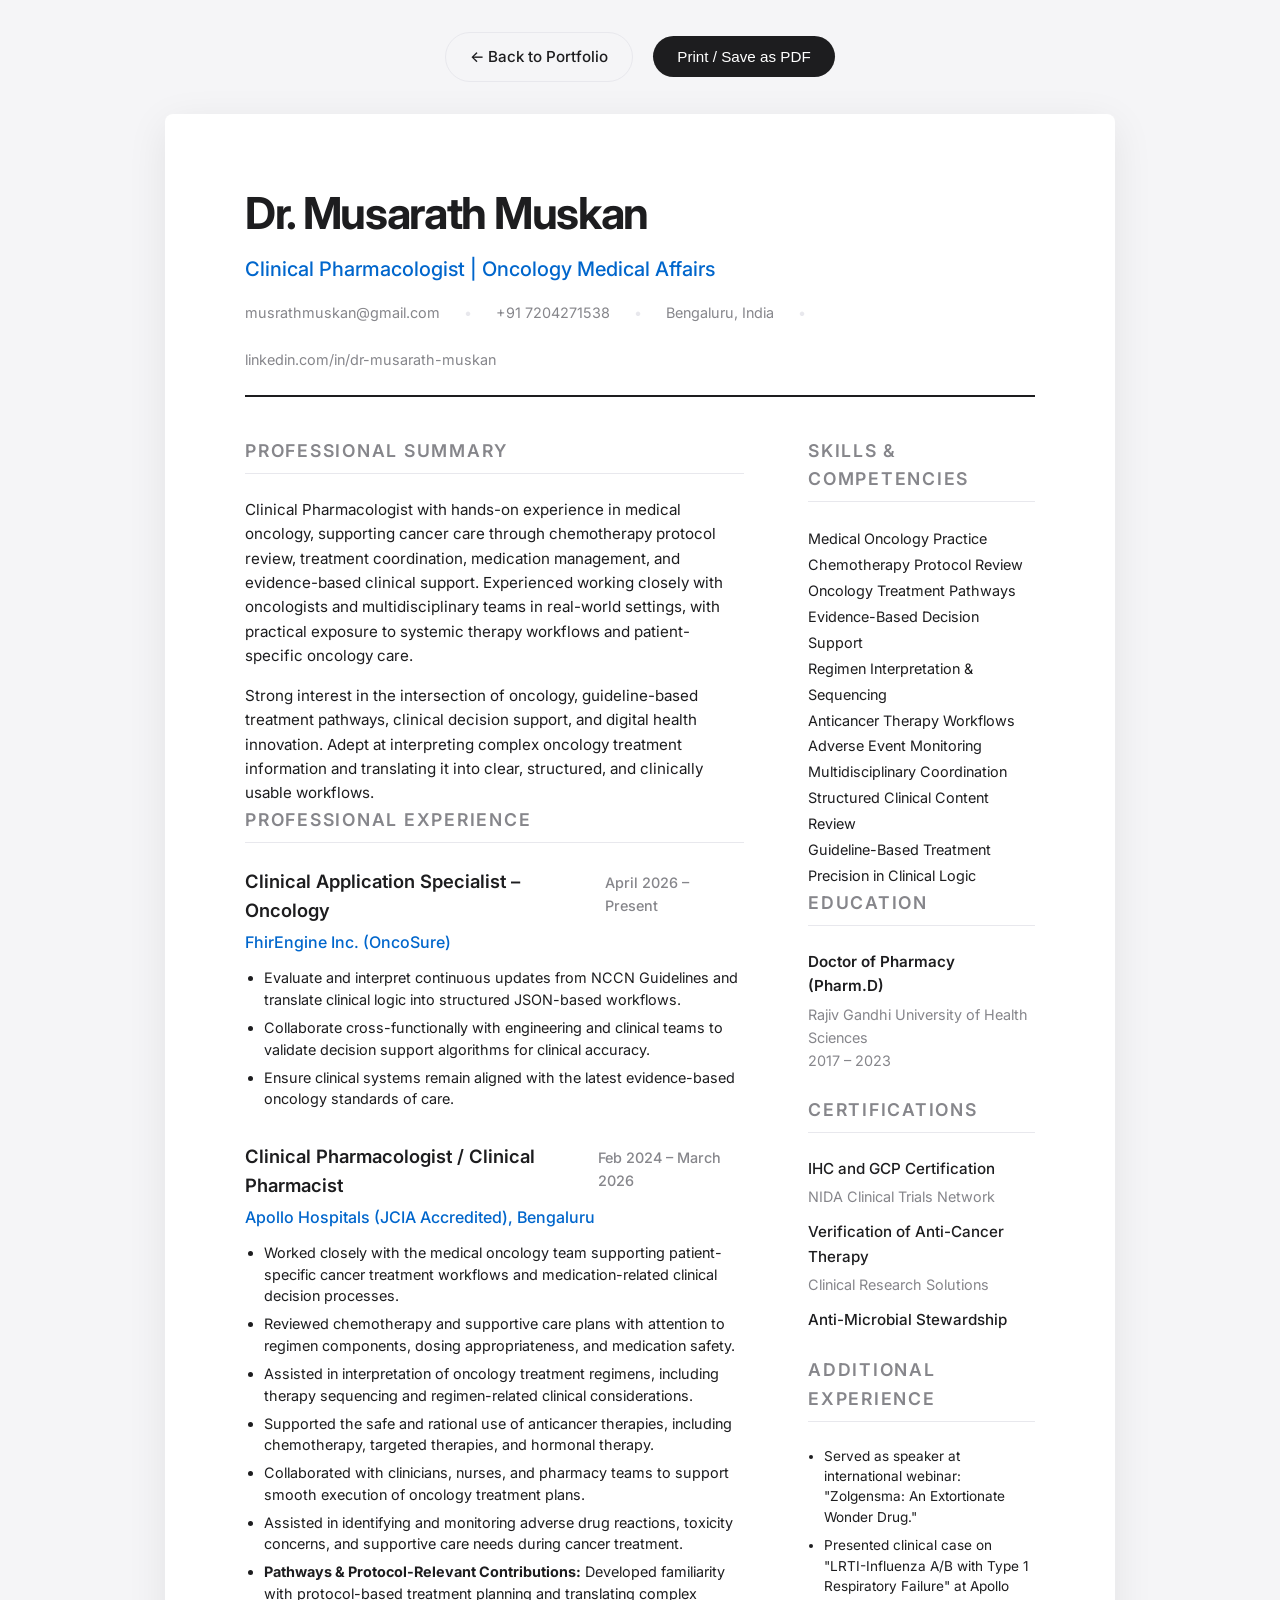
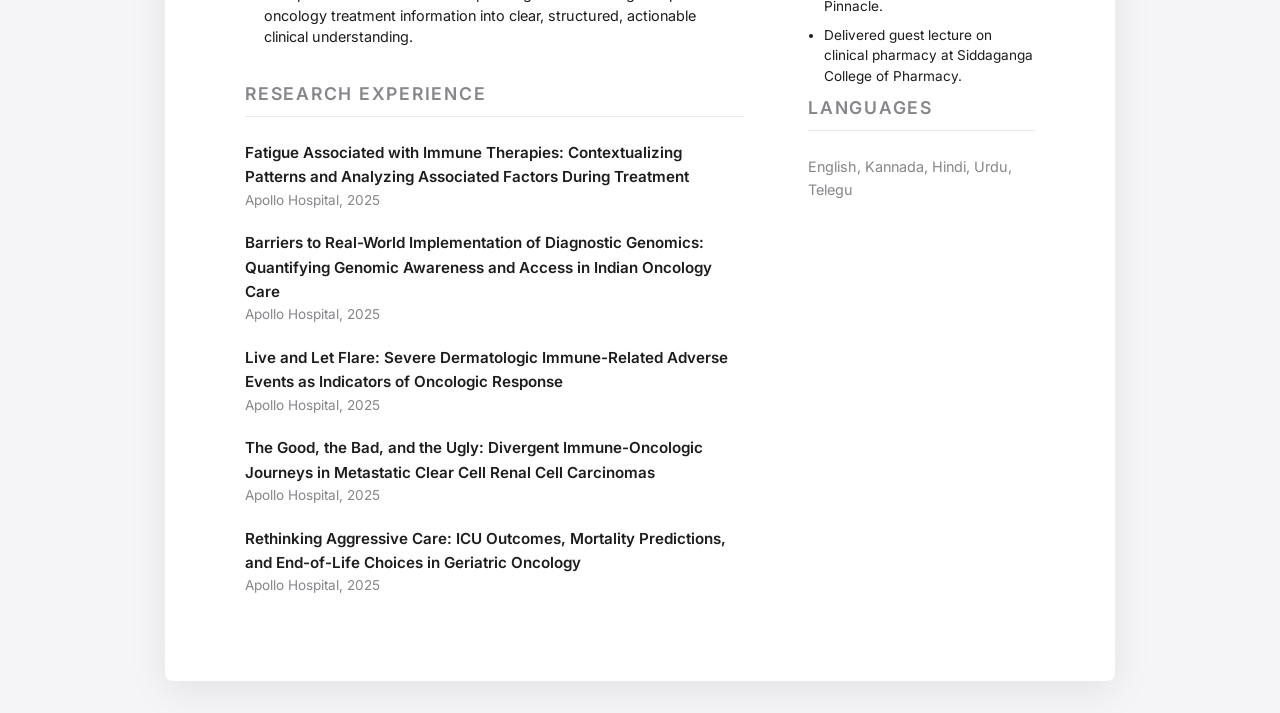
==== resume.html @ 9c5adc6e "Initial commit: Clinical Portfolio" ====
<!DOCTYPE html>
<html lang="en">
<head>
    <meta charset="UTF-8">
    <meta name="viewport" content="width=device-width, initial-scale=1.0">
    <title>Resume - Dr. Musarath Muskan, Pharm.D</title>
    <link href="https://fonts.googleapis.com/css2?family=Inter:wght@400;500;600;700&display=swap" rel="stylesheet">
    <style>
        /* Apple-Style Minimalist Resume */
        :root {
            --text-primary: #1d1d1f;
            --text-secondary: #86868b;
            --accent-blue: #0066cc;
            --border-color: #e8e8ed;
            --font-sans: 'Inter', -apple-system, BlinkMacSystemFont, "Segoe UI", Roboto, Helvetica, Arial, sans-serif;
        }

        * {
            margin: 0;
            padding: 0;
            box-sizing: border-box;
        }

        body {
            font-family: var(--font-sans);
            color: var(--text-primary);
            background-color: #f5f5f7;
            line-height: 1.6;
            padding: 2rem;
        }

        .resume-page {
            max-width: 950px;
            margin: 0 auto;
            background: white;
            padding: 4rem 5rem;
            box-shadow: 0 10px 40px rgba(0, 0, 0, 0.08);
            border-radius: 8px;
        }

        .header {
            border-bottom: 2px solid var(--text-primary);
            padding-bottom: 1.5rem;
            margin-bottom: 2.5rem;
        }
        
        .name {
            font-size: 2.75rem;
            font-weight: 700;
            letter-spacing: -0.03em;
            margin-bottom: 0.25rem;
        }
        
        .title {
            font-size: 1.25rem;
            font-weight: 500;
            color: var(--accent-blue);
            margin-bottom: 1rem;
        }

        .contact-info {
            display: flex;
            gap: 1.5rem;
            font-size: 0.9rem;
            color: var(--text-secondary);
            flex-wrap: wrap;
        }
        .contact-info span::after {
            content: "•";
            margin-left: 1.5rem;
            color: var(--border-color);
        }
        .contact-info span:last-child::after {
            content: "";
        }

        .resume-grid {
            display: grid;
            grid-template-columns: 2.2fr 1fr;
            gap: 4rem;
        }

        .section-title {
            font-size: 1.1rem;
            font-weight: 600;
            text-transform: uppercase;
            letter-spacing: 0.1em;
            color: var(--text-secondary);
            border-bottom: 1px solid var(--border-color);
            padding-bottom: 0.5rem;
            margin-bottom: 1.5rem;
            margin-top: 2.5rem;
        }
        .section-title:first-child { margin-top: 0; }

        .job-item { margin-bottom: 2rem; }
        .job-header {
            display: flex;
            justify-content: space-between;
            align-items: baseline;
            margin-bottom: 0.25rem;
        }
        .job-title {
            font-size: 1.15rem;
            font-weight: 600;
        }
        .job-date {
            font-size: 0.9rem;
            font-weight: 500;
            color: var(--text-secondary);
        }
        .job-company {
            font-size: 1rem;
            font-weight: 500;
            color: var(--accent-blue);
            margin-bottom: 0.75rem;
        }
        ul.job-bullets {
            list-style-type: disc;
            padding-left: 1.2rem;
            font-size: 0.9rem;
            color: var(--text-primary);
        }
        ul.job-bullets li { margin-bottom: 0.4rem; line-height: 1.5; }

        .research-item { margin-bottom: 1.25rem; }
        .research-title { font-weight: 600; font-size: 0.95rem; }
        .research-meta { font-size: 0.85rem; color: var(--text-secondary); }

        .sidebar-item { margin-bottom: 1.5rem; }
        .sidebar-title { font-weight: 600; font-size: 0.95rem; margin-bottom: 0.25rem; }
        .sidebar-meta { color: var(--text-secondary); font-size: 0.9rem; }
        .skill-list { font-size: 0.9rem; color: var(--text-primary); line-height: 1.8; }

        .actions { text-align: center; margin-bottom: 2rem; }
        .btn {
            display: inline-block;
            padding: 0.75rem 1.5rem;
            background-color: var(--text-primary);
            color: white;
            text-decoration: none;
            border-radius: 50px;
            font-weight: 500;
            font-size: 0.95rem;
            transition: all 0.2s ease;
            cursor: pointer;
            border: none;
        }
        .btn:hover { background-color: var(--accent-blue); }

        /* Print formatting */
        @media print {
            body { background-color: white; padding: 0; font-size: 11pt; line-height: 1.4; }
            .resume-page { box-shadow: none; padding: 0; margin: 0; max-width: 100%; }
            .actions { display: none; }
            
            /* Maintain 2-column layout to save vertical space */
            .resume-grid { 
                display: grid; 
                grid-template-columns: 2.2fr 1fr; 
                gap: 2.5rem; 
            }
            .sidebar { margin-top: 0; }
            
            /* Tighten margins to fit on 2 pages */
            @page { margin: 1cm; }
            .header { padding-bottom: 1rem; margin-bottom: 1.5rem; }
            .name { font-size: 2.2rem; }
            .title { font-size: 1.1rem; margin-bottom: 0.5rem; }
            .section-title { margin-top: 1.5rem; margin-bottom: 0.75rem; font-size: 1rem; }
            .job-item { margin-bottom: 1rem; }
            ul.job-bullets li { margin-bottom: 0.2rem; }
            .research-item { margin-bottom: 0.5rem; }
            .sidebar-item { margin-bottom: 0.75rem; }
            
            /* Prevent items from splitting across pages */
            .job-item, .research-item, .skill-list, .sidebar section { page-break-inside: avoid; }
        }
    </style>
</head>
<body>

    <div class="actions">
        <a href="index.html" class="btn" style="background: transparent; color: var(--text-primary); border: 1px solid var(--border-color); margin-right: 1rem;">&larr; Back to Portfolio</a>
        <button onclick="window.print()" class="btn">Print / Save as PDF</button>
    </div>

    <div class="resume-page">
        <!-- HEADER -->
        <header class="header">
            <h1 class="name">Dr. Musarath Muskan</h1>
            <div class="title">Clinical Pharmacologist | Oncology Medical Affairs</div>
            <div class="contact-info">
                <span><a href="mailto:musrathmuskan@gmail.com" style="color: inherit; text-decoration: none;">musrathmuskan@gmail.com</a></span>
                <span><a href="tel:+917204271538" style="color: inherit; text-decoration: none;">+91 7204271538</a></span>
                <span>Bengaluru, India</span>
                <span><a href="https://www.linkedin.com/in/dr-musarath-muskan-1335891b9" target="_blank" style="color: inherit; text-decoration: none;">linkedin.com/in/dr-musarath-muskan</a></span>
            </div>
        </header>

        <div class="resume-grid">
            <!-- MAIN CONTENT -->
            <div class="main-content">
                <section>
                    <h2 class="section-title">Professional Summary</h2>
                    <p style="font-size: 0.95rem; color: var(--text-primary); margin-bottom: 1rem;">
                        Clinical Pharmacologist with hands-on experience in medical oncology, supporting cancer care through chemotherapy protocol review, treatment coordination, medication management, and evidence-based clinical support. Experienced working closely with oncologists and multidisciplinary teams in real-world settings, with practical exposure to systemic therapy workflows and patient-specific oncology care.
                    </p>
                    <p style="font-size: 0.95rem; color: var(--text-primary);">
                        Strong interest in the intersection of oncology, guideline-based treatment pathways, clinical decision support, and digital health innovation. Adept at interpreting complex oncology treatment information and translating it into clear, structured, and clinically usable workflows.
                    </p>
                </section>

                <section>
                    <h2 class="section-title">Professional Experience</h2>
                    
                    <div class="job-item">
                        <div class="job-header">
                            <div class="job-title">Clinical Application Specialist – Oncology</div>
                            <div class="job-date">April 2026 – Present</div>
                        </div>
                        <div class="job-company">FhirEngine Inc. (OncoSure)</div>
                        <ul class="job-bullets">
                            <li>Evaluate and interpret continuous updates from NCCN Guidelines and translate clinical logic into structured JSON-based workflows.</li>
                            <li>Collaborate cross-functionally with engineering and clinical teams to validate decision support algorithms for clinical accuracy.</li>
                            <li>Ensure clinical systems remain aligned with the latest evidence-based oncology standards of care.</li>
                        </ul>
                    </div>

                    <div class="job-item">
                        <div class="job-header">
                            <div class="job-title">Clinical Pharmacologist / Clinical Pharmacist</div>
                            <div class="job-date">Feb 2024 – March 2026</div>
                        </div>
                        <div class="job-company">Apollo Hospitals (JCIA Accredited), Bengaluru</div>
                        <ul class="job-bullets">
                            <li>Worked closely with the medical oncology team supporting patient-specific cancer treatment workflows and medication-related clinical decision processes.</li>
                            <li>Reviewed chemotherapy and supportive care plans with attention to regimen components, dosing appropriateness, and medication safety.</li>
                            <li>Assisted in interpretation of oncology treatment regimens, including therapy sequencing and regimen-related clinical considerations.</li>
                            <li>Supported the safe and rational use of anticancer therapies, including chemotherapy, targeted therapies, and hormonal therapy.</li>
                            <li>Collaborated with clinicians, nurses, and pharmacy teams to support smooth execution of oncology treatment plans.</li>
                            <li>Assisted in identifying and monitoring adverse drug reactions, toxicity concerns, and supportive care needs during cancer treatment.</li>
                            <li><strong>Pathways & Protocol-Relevant Contributions:</strong> Developed familiarity with protocol-based treatment planning and translating complex oncology treatment information into clear, structured, actionable clinical understanding.</li>
                        </ul>
                    </div>
                </section>

                <section>
                    <h2 class="section-title">Research Experience</h2>
                    <div class="research-item">
                        <div class="research-title">Fatigue Associated with Immune Therapies: Contextualizing Patterns and Analyzing Associated Factors During Treatment</div>
                        <div class="research-meta">Apollo Hospital, 2025</div>
                    </div>
                    <div class="research-item">
                        <div class="research-title">Barriers to Real-World Implementation of Diagnostic Genomics: Quantifying Genomic Awareness and Access in Indian Oncology Care</div>
                        <div class="research-meta">Apollo Hospital, 2025</div>
                    </div>
                    <div class="research-item">
                        <div class="research-title">Live and Let Flare: Severe Dermatologic Immune-Related Adverse Events as Indicators of Oncologic Response</div>
                        <div class="research-meta">Apollo Hospital, 2025</div>
                    </div>
                    <div class="research-item">
                        <div class="research-title">The Good, the Bad, and the Ugly: Divergent Immune-Oncologic Journeys in Metastatic Clear Cell Renal Cell Carcinomas</div>
                        <div class="research-meta">Apollo Hospital, 2025</div>
                    </div>
                    <div class="research-item">
                        <div class="research-title">Rethinking Aggressive Care: ICU Outcomes, Mortality Predictions, and End-of-Life Choices in Geriatric Oncology</div>
                        <div class="research-meta">Apollo Hospital, 2025</div>
                    </div>
                </section>
            </div>

            <!-- SIDEBAR -->
            <div class="sidebar">
                <section>
                    <h2 class="section-title">Skills & Competencies</h2>
                    <div class="skill-list">
                        Medical Oncology Practice<br>
                        Chemotherapy Protocol Review<br>
                        Oncology Treatment Pathways<br>
                        Evidence-Based Decision Support<br>
                        Regimen Interpretation & Sequencing<br>
                        Anticancer Therapy Workflows<br>
                        Adverse Event Monitoring<br>
                        Multidisciplinary Coordination<br>
                        Structured Clinical Content Review<br>
                        Guideline-Based Treatment<br>
                        Precision in Clinical Logic
                    </div>
                </section>

                <section>
                    <h2 class="section-title">Education</h2>
                    <div class="sidebar-item">
                        <div class="sidebar-title">Doctor of Pharmacy (Pharm.D)</div>
                        <div class="sidebar-meta">Rajiv Gandhi University of Health Sciences<br>2017 – 2023</div>
                    </div>
                </section>

                <section>
                    <h2 class="section-title">Certifications</h2>
                    <div class="sidebar-item" style="margin-bottom: 0.75rem;">
                        <div class="sidebar-title" style="font-weight: 500;">IHC and GCP Certification</div>
                        <div class="sidebar-meta">NIDA Clinical Trials Network</div>
                    </div>
                    <div class="sidebar-item" style="margin-bottom: 0.75rem;">
                        <div class="sidebar-title" style="font-weight: 500;">Verification of Anti-Cancer Therapy</div>
                        <div class="sidebar-meta">Clinical Research Solutions</div>
                    </div>
                    <div class="sidebar-item">
                        <div class="sidebar-title" style="font-weight: 500;">Anti-Microbial Stewardship</div>
                    </div>
                </section>

                <section>
                    <h2 class="section-title">Additional Experience</h2>
                    <div class="skill-list" style="font-size: 0.85rem; line-height: 1.5;">
                        <ul style="padding-left: 1rem; color: var(--text-primary);">
                            <li style="margin-bottom: 0.5rem;">Served as speaker at international webinar: "Zolgensma: An Extortionate Wonder Drug."</li>
                            <li style="margin-bottom: 0.5rem;">Presented clinical case on "LRTI-Influenza A/B with Type 1 Respiratory Failure" at Apollo Pinnacle.</li>
                            <li style="margin-bottom: 0.5rem;">Delivered guest lecture on clinical pharmacy at Siddaganga College of Pharmacy.</li>
                        </ul>
                    </div>
                </section>
                
                <section>
                    <h2 class="section-title">Languages</h2>
                    <div class="sidebar-meta">
                        English, Kannada, Hindi, Urdu, Telegu
                    </div>
                </section>
            </div>
        </div>
    </div>
</body>
</html>
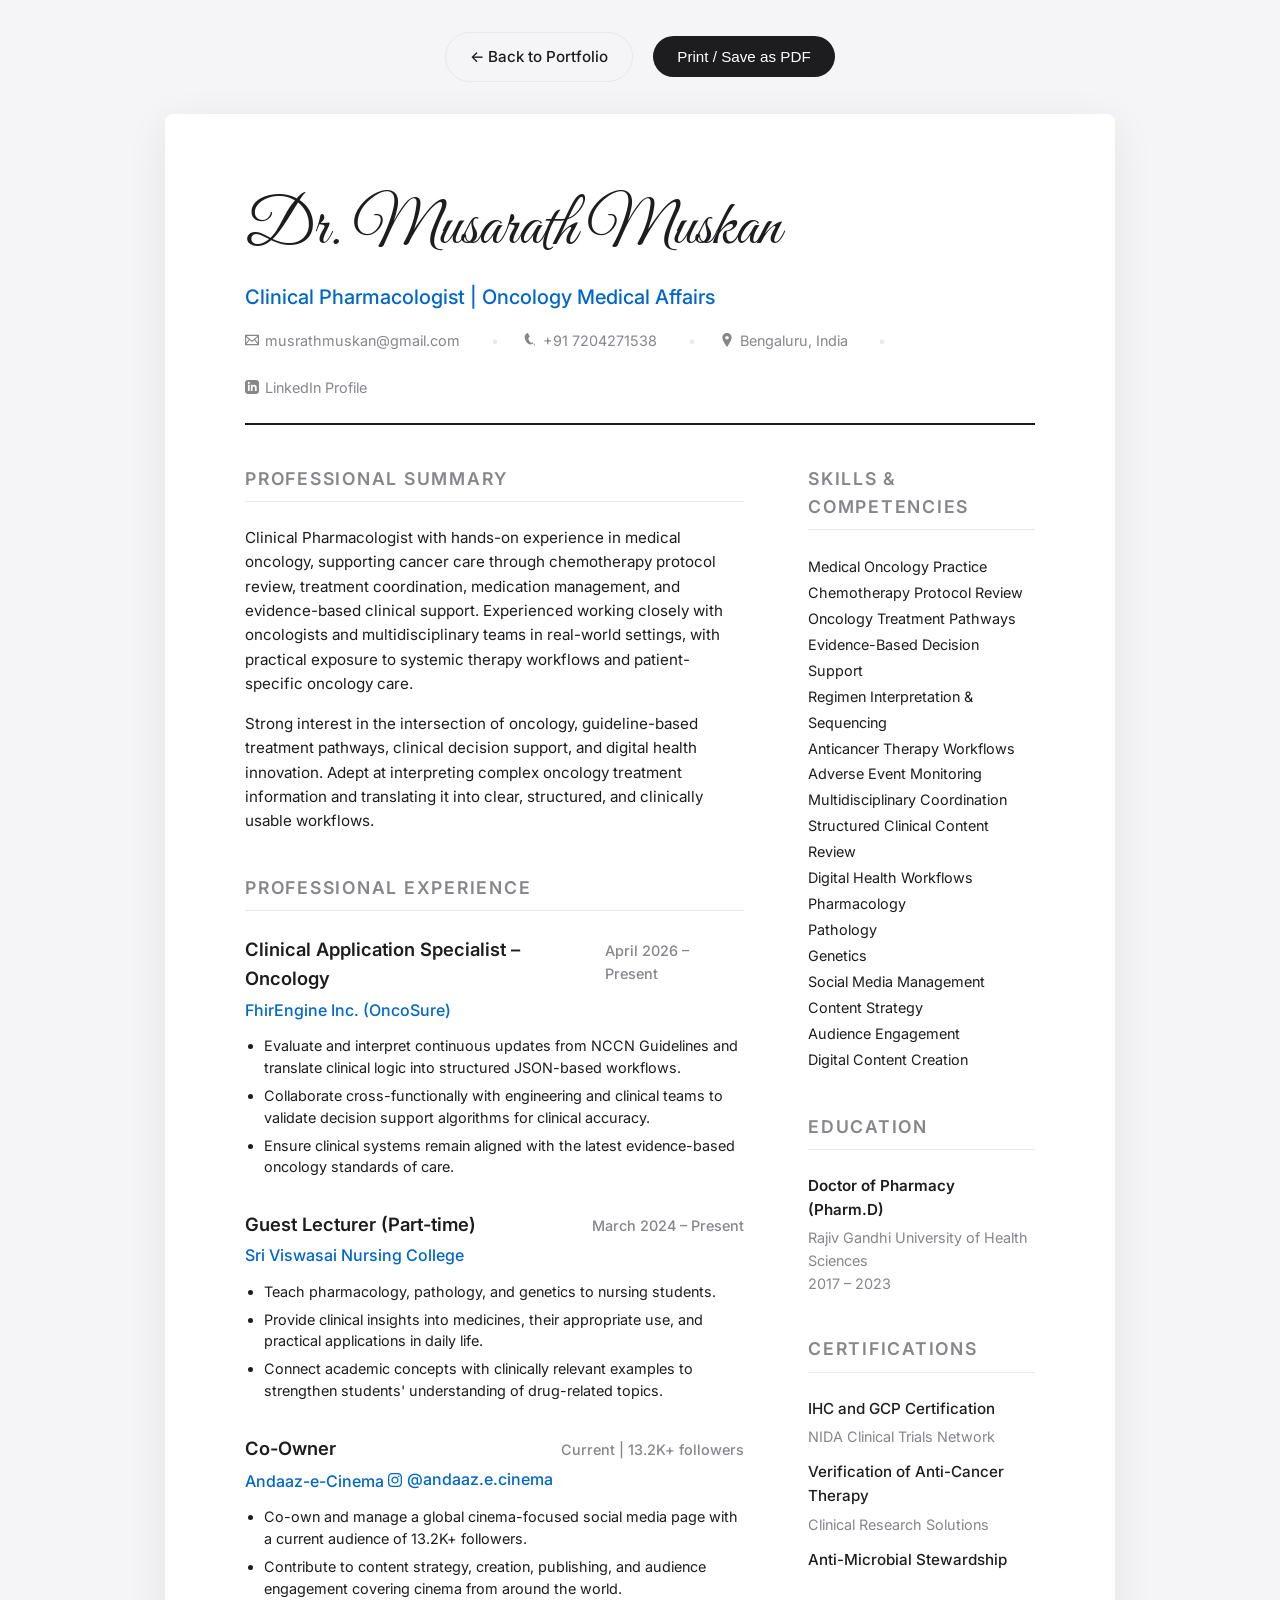
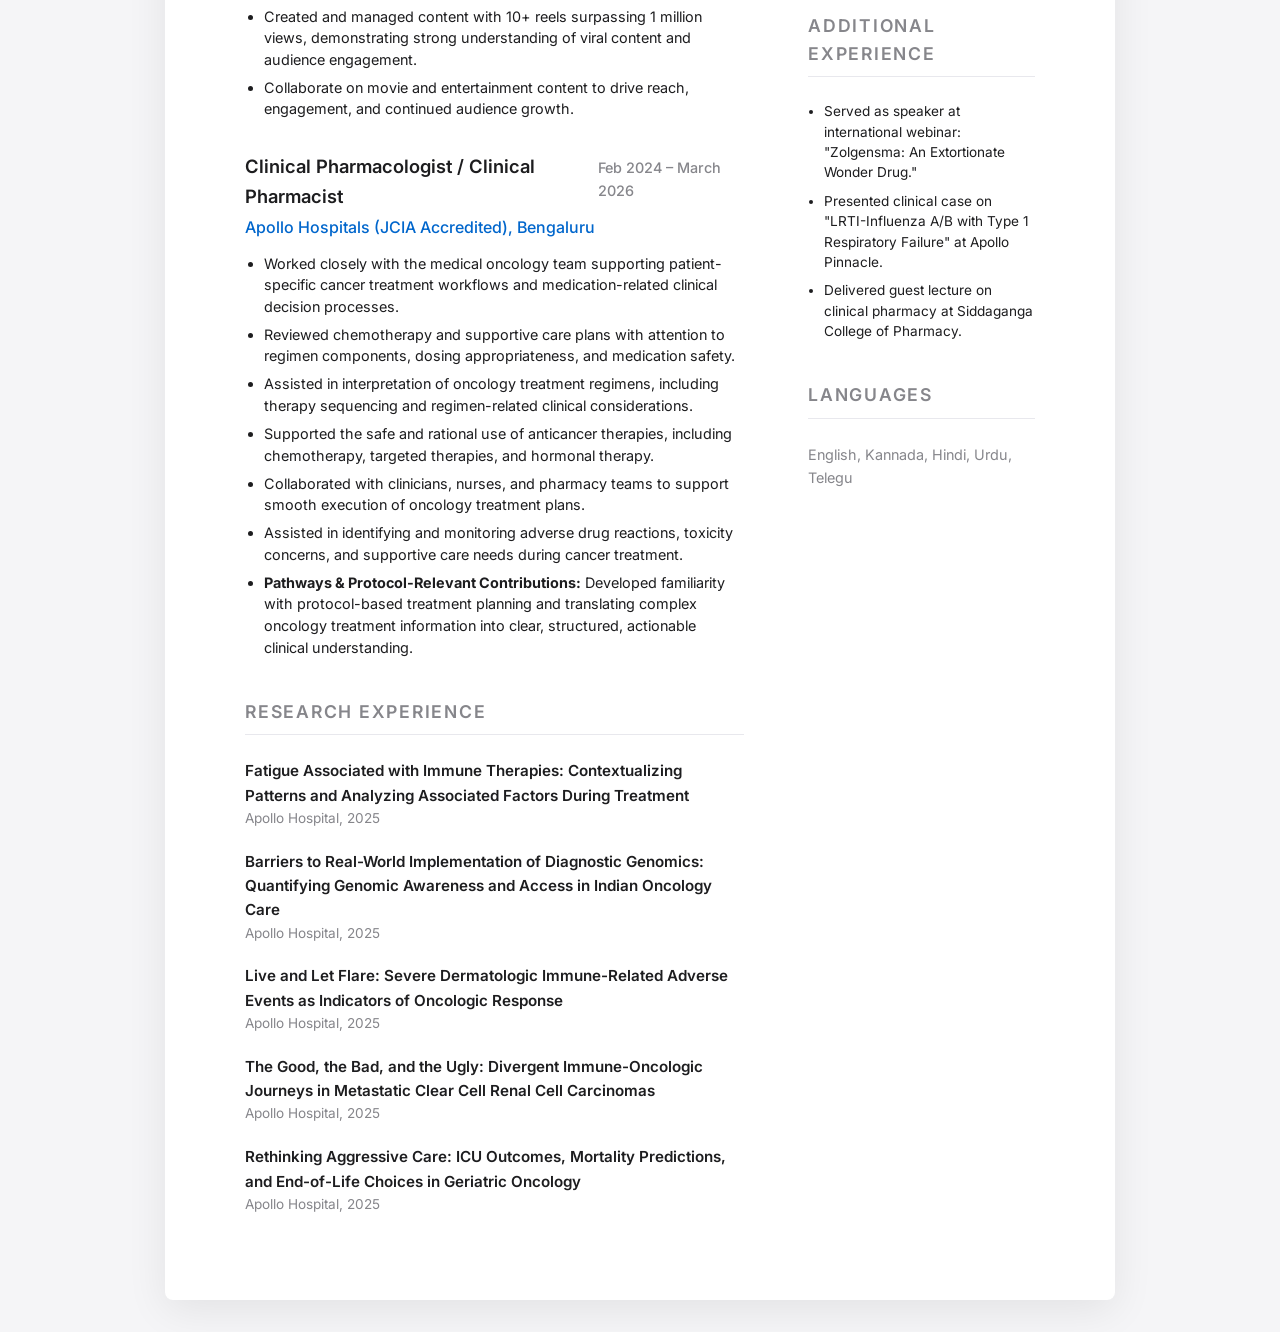
==== commit 2fa327b0: "Enhance portfolio: sync with PDF, add SVG icons, and Great Vibes signature font" ====
--- a/resume.html
+++ b/resume.html
@@ -4,7 +4,7 @@
     <meta charset="UTF-8">
     <meta name="viewport" content="width=device-width, initial-scale=1.0">
     <title>Resume - Dr. Musarath Muskan, Pharm.D</title>
-    <link href="https://fonts.googleapis.com/css2?family=Inter:wght@400;500;600;700&display=swap" rel="stylesheet">
+    <link href="https://fonts.googleapis.com/css2?family=Great+Vibes&family=Inter:wght@400;500;600;700&display=swap" rel="stylesheet">
     <style>
         /* Apple-Style Minimalist Resume */
         :root {
@@ -45,10 +45,12 @@
         }
         
         .name {
-            font-size: 2.75rem;
-            font-weight: 700;
-            letter-spacing: -0.03em;
-            margin-bottom: 0.25rem;
+            font-family: 'Great Vibes', cursive;
+            font-size: 4rem;
+            font-weight: 400;
+            letter-spacing: 0;
+            margin-bottom: 0rem;
+            color: var(--text-primary);
         }
         
         .title {
@@ -89,9 +91,13 @@
             border-bottom: 1px solid var(--border-color);
             padding-bottom: 0.5rem;
             margin-bottom: 1.5rem;
-            margin-top: 2.5rem;
-        }
-        .section-title:first-child { margin-top: 0; }
+        }
+        section {
+            margin-bottom: 2.5rem;
+        }
+        section:last-child {
+            margin-bottom: 0;
+        }
 
         .job-item { margin-bottom: 2rem; }
         .job-header {
@@ -147,6 +153,19 @@
             border: none;
         }
         .btn:hover { background-color: var(--accent-blue); }
+
+        /* Mobile Responsive formatting */
+        @media (max-width: 800px) {
+            body { padding: 1rem; }
+            .resume-page { padding: 2rem 1.5rem; }
+            .resume-grid { grid-template-columns: 1fr; gap: 2rem; }
+            .name { font-size: 2rem; line-height: 1.1; margin-bottom: 0.5rem; }
+            .title { font-size: 1.1rem; }
+            .contact-info { flex-direction: column; gap: 0.5rem; }
+            .contact-info span::after { display: none; }
+            .job-header { flex-direction: column; align-items: flex-start; }
+            .job-date { margin-top: 0.2rem; margin-bottom: 0.5rem; }
+        }
 
         /* Print formatting */
         @media print {
@@ -191,10 +210,22 @@
             <h1 class="name">Dr. Musarath Muskan</h1>
             <div class="title">Clinical Pharmacologist | Oncology Medical Affairs</div>
             <div class="contact-info">
-                <span><a href="mailto:musrathmuskan@gmail.com" style="color: inherit; text-decoration: none;">musrathmuskan@gmail.com</a></span>
-                <span><a href="tel:+917204271538" style="color: inherit; text-decoration: none;">+91 7204271538</a></span>
-                <span>Bengaluru, India</span>
-                <span><a href="https://www.linkedin.com/in/dr-musarath-muskan-1335891b9" target="_blank" style="color: inherit; text-decoration: none;">linkedin.com/in/dr-musarath-muskan</a></span>
+                <span style="display: flex; align-items: center; gap: 0.4rem;">
+                    <svg width="14" height="14" viewBox="0 0 24 24" fill="currentColor"><path d="M0 3v18h24v-18h-24zm6.623 7.929l-4.623 5.712v-9.458l4.623 3.746zm-4.141-5.929h19.035l-9.517 7.713-9.518-7.713zm5.694 7.188l3.824 3.099 3.83-3.104 5.612 6.817h-18.779l5.513-6.812zm9.208-1.264l4.616-3.741v9.348l-4.616-5.607z"/></svg>
+                    <a href="mailto:musrathmuskan@gmail.com" style="color: inherit; text-decoration: none;">musrathmuskan@gmail.com</a>
+                </span>
+                <span style="display: flex; align-items: center; gap: 0.4rem;">
+                    <svg width="14" height="14" viewBox="0 0 24 24" fill="currentColor"><path d="M20 22.621l-3.521-6.795c-.007.004-1.974.97-2.064 1.011-2.24 1.086-6.799-7.82-4.609-8.994l2.082-1.026-3.492-6.817-2.106 1.039c-2.684 1.324-4.838 5.602-2.115 11.233 2.733 5.65 7.16 8.358 9.851 7.032l2.062-1.016 3.912.333z"/></svg>
+                    <a href="tel:+917204271538" style="color: inherit; text-decoration: none;">+91 7204271538</a>
+                </span>
+                <span style="display: flex; align-items: center; gap: 0.4rem;">
+                    <svg width="14" height="14" viewBox="0 0 24 24" fill="currentColor"><path d="M12 0c-4.198 0-8 3.403-8 7.602 0 4.198 3.469 9.21 8 16.398 4.531-7.188 8-12.2 8-16.398 0-4.199-3.801-7.602-8-7.602zm0 11c-1.657 0-3-1.343-3-3s1.343-3 3-3 3 1.343 3 3-1.343 3-3 3z"/></svg>
+                    Bengaluru, India
+                </span>
+                <span style="display: flex; align-items: center; gap: 0.4rem;">
+                    <svg width="14" height="14" viewBox="0 0 24 24" fill="currentColor"><path d="M19 0h-14c-2.761 0-5 2.239-5 5v14c0 2.761 2.239 5 5 5h14c2.762 0 5-2.239 5-5v-14c0-2.761-2.238-5-5-5zm-11 19h-3v-11h3v11zm-1.5-12.268c-.966 0-1.75-.79-1.75-1.764s.784-1.764 1.75-1.764 1.75.79 1.75 1.764-.783 1.764-1.75 1.764zm13.5 12.268h-3v-5.604c0-3.368-4-3.113-4 0v5.604h-3v-11h3v1.765c1.396-2.586 7-2.777 7 2.476v6.759z"/></svg>
+                    <a href="https://www.linkedin.com/in/dr-musarath-muskan-1335891b9" target="_blank" style="color: inherit; text-decoration: none;">LinkedIn Profile</a>
+                </span>
             </div>
         </header>
 
@@ -224,6 +255,39 @@
                             <li>Evaluate and interpret continuous updates from NCCN Guidelines and translate clinical logic into structured JSON-based workflows.</li>
                             <li>Collaborate cross-functionally with engineering and clinical teams to validate decision support algorithms for clinical accuracy.</li>
                             <li>Ensure clinical systems remain aligned with the latest evidence-based oncology standards of care.</li>
+                        </ul>
+                    </div>
+
+                    <div class="job-item">
+                        <div class="job-header">
+                            <div class="job-title">Guest Lecturer (Part-time)</div>
+                            <div class="job-date">March 2024 – Present</div>
+                        </div>
+                        <div class="job-company">Sri Viswasai Nursing College</div>
+                        <ul class="job-bullets">
+                            <li>Teach pharmacology, pathology, and genetics to nursing students.</li>
+                            <li>Provide clinical insights into medicines, their appropriate use, and practical applications in daily life.</li>
+                            <li>Connect academic concepts with clinically relevant examples to strengthen students' understanding of drug-related topics.</li>
+                        </ul>
+                    </div>
+
+                    <div class="job-item">
+                        <div class="job-header">
+                            <div class="job-title">Co-Owner</div>
+                            <div class="job-date">Current | 13.2K+ followers</div>
+                        </div>
+                        <div class="job-company">
+                            Andaaz-e-Cinema 
+                            <a href="https://www.instagram.com/andaaz.e.cinema/" target="_blank" style="color: inherit; text-decoration: none; display: inline-flex; align-items: center; gap: 0.3rem;">
+                                <svg width="14" height="14" viewBox="0 0 24 24" fill="currentColor"><path d="M12 2.163c3.204 0 3.584.012 4.85.07 3.252.148 4.771 1.691 4.919 4.919.058 1.265.069 1.645.069 4.849 0 3.205-.012 3.584-.069 4.849-.149 3.225-1.664 4.771-4.919 4.919-1.266.058-1.644.07-4.85.07-3.204 0-3.584-.012-4.849-.07-3.26-.149-4.771-1.699-4.919-4.92-.058-1.265-.07-1.644-.07-4.849 0-3.204.013-3.583.07-4.849.149-3.227 1.664-4.771 4.919-4.919 1.266-.057 1.645-.069 4.849-.069zm0-2.163c-3.259 0-3.667.014-4.947.072-4.358.2-6.78 2.618-6.98 6.98-.059 1.281-.073 1.689-.073 4.948 0 3.259.014 3.668.072 4.948.2 4.358 2.618 6.78 6.98 6.98 1.281.058 1.689.072 4.948.072 3.259 0 3.668-.014 4.948-.072 4.354-.2 6.782-2.618 6.979-6.98.059-1.28.073-1.689.073-4.948 0-3.259-.014-3.667-.072-4.947-.196-4.354-2.617-6.78-6.979-6.98-1.281-.059-1.69-.073-4.949-.073zm0 5.838c-3.403 0-6.162 2.759-6.162 6.162s2.759 6.163 6.162 6.163 6.162-2.759 6.162-6.163c0-3.403-2.759-6.162-6.162-6.162zm0 10.162c-2.209 0-4-1.79-4-4 0-2.209 1.791-4 4-4s4 1.791 4 4c0 2.21-1.791 4-4 4zm6.406-11.845c-.796 0-1.441.645-1.441 1.44s.645 1.44 1.441 1.44c.795 0 1.439-.645 1.439-1.44s-.644-1.44-1.439-1.44z"/></svg>
+                                @andaaz.e.cinema
+                            </a>
+                        </div>
+                        <ul class="job-bullets">
+                            <li>Co-own and manage a global cinema-focused social media page with a current audience of 13.2K+ followers.</li>
+                            <li>Contribute to content strategy, creation, publishing, and audience engagement covering cinema from around the world.</li>
+                            <li>Created and managed content with 10+ reels surpassing 1 million views, demonstrating strong understanding of viral content and audience engagement.</li>
+                            <li>Collaborate on movie and entertainment content to drive reach, engagement, and continued audience growth.</li>
                         </ul>
                     </div>
 
@@ -284,8 +348,14 @@
                         Adverse Event Monitoring<br>
                         Multidisciplinary Coordination<br>
                         Structured Clinical Content Review<br>
-                        Guideline-Based Treatment<br>
-                        Precision in Clinical Logic
+                        Digital Health Workflows<br>
+                        Pharmacology<br>
+                        Pathology<br>
+                        Genetics<br>
+                        Social Media Management<br>
+                        Content Strategy<br>
+                        Audience Engagement<br>
+                        Digital Content Creation
                     </div>
                 </section>
 
